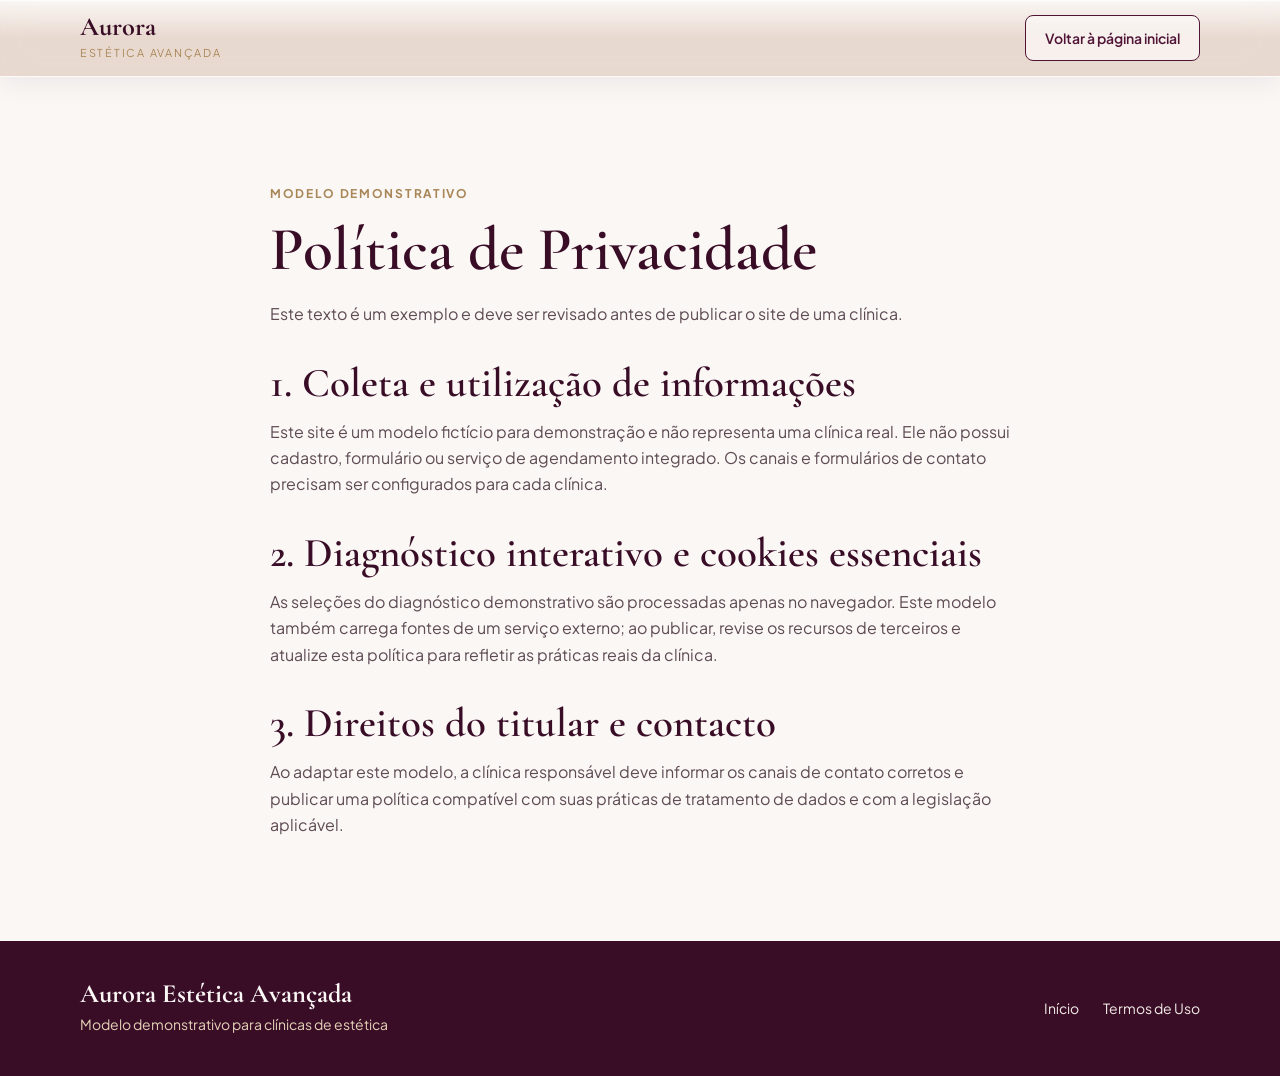
==== politica-privacidade.html @ 6d8f83e9 "Publish aesthetic clinic website demo Co-authored-by: Copilot <223556219+Copilot@users.noreply.githu" ====
<!DOCTYPE html>
<html lang="pt-BR">
<head>
  <meta charset="UTF-8" />
  <meta name="viewport" content="width=device-width, initial-scale=1.0" />
  <meta name="theme-color" content="#3A0D27" />
  <title>Política de Privacidade | Aurora Estética</title>
  <link rel="icon" type="image/svg+xml" href="assets/icons/favicon.svg" />
  <link rel="preconnect" href="https://fonts.googleapis.com" />
  <link rel="preconnect" href="https://fonts.gstatic.com" crossorigin />
  <link href="https://fonts.googleapis.com/css2?family=Cormorant+Garamond:wght@600;700&family=Plus+Jakarta+Sans:wght@400;500;600;700&display=swap" rel="stylesheet" />
  <link rel="stylesheet" href="css/tokens.css" />
  <link rel="stylesheet" href="css/base.css" />
  <link rel="stylesheet" href="css/sections.css" />
  <link rel="stylesheet" href="css/components.css" />
</head>
<body>
  <header class="site-header">
    <div class="container header-inner">
      <a href="index.html" class="brand">
        <span class="brand-name">Aurora</span>
        <span class="brand-sub">Estética Avançada</span>
      </a>
      <a href="index.html" class="btn btn-outline">Voltar à página inicial</a>
    </div>
  </header>

  <main class="section">
    <div class="container" style="max-width: 820px;">
      <span class="eyebrow">Modelo demonstrativo</span>
      <h1>Política de Privacidade</h1>
      <p style="margin-top: 1rem;">Este texto é um exemplo e deve ser revisado antes de publicar o site de uma clínica.</p>

      <h2 style="margin-top: 2rem;">1. Coleta e utilização de informações</h2>
      <p style="margin-top: 0.75rem;">
        Este site é um modelo fictício para demonstração e não representa uma clínica real. Ele não possui cadastro, formulário ou serviço de agendamento integrado. Os canais e formulários de contato precisam ser configurados para cada clínica.
      </p>

      <h2 style="margin-top: 2rem;">2. Diagnóstico interativo e cookies essenciais</h2>
      <p style="margin-top: 0.75rem;">
        As seleções do diagnóstico demonstrativo são processadas apenas no navegador. Este modelo também carrega fontes de um serviço externo; ao publicar, revise os recursos de terceiros e atualize esta política para refletir as práticas reais da clínica.
      </p>

      <h2 style="margin-top: 2rem;">3. Direitos do titular e contacto</h2>
      <p style="margin-top: 0.75rem;">
        Ao adaptar este modelo, a clínica responsável deve informar os canais de contato corretos e publicar uma política compatível com suas práticas de tratamento de dados e com a legislação aplicável.
      </p>
    </div>
  </main>

  <footer class="site-footer">
    <div class="container footer-inner">
      <div>
        <strong class="brand-name">Aurora Estética Avançada</strong>
        <p>Modelo demonstrativo para clínicas de estética</p>
      </div>
      <div class="footer-links">
        <a href="index.html">Início</a>
        <a href="termos-uso.html">Termos de Uso</a>
      </div>
    </div>
  </footer>
</body>
</html>
---- css/tokens.css ----
:root {
  /* Paleta visual do modelo demonstrativo */
  --color-bordo-900: #3A0D27;
  --color-bordo-800: #4F1436;
  --color-bordo-700: #681D48;
  --color-bordo-100: #F4E8EE;

  --color-gold-600: #A98657;
  --color-gold-500: #C8A97E;
  --color-gold-300: #E5D3B8;

  --color-cream-50: #FAF7F5;
  --color-cream-100: #F2ECE7;
  --color-nude-200: #EADCD5;
  --color-surface: #FFFFFF;

  --color-text-primary: #24161D;
  --color-text-secondary: #5E4B54;
  --color-text-light: #FAF7F5;

  /* Tipografia */
  --font-display: 'Cormorant Garamond', Georgia, serif;
  --font-sans: 'Plus Jakarta Sans', -apple-system, BlinkMacSystemFont, sans-serif;

  /* Escala Fluida */
  --text-xs: 0.75rem;
  --text-sm: 0.875rem;
  --text-base: 1rem;
  --text-lg: 1.125rem;
  --text-xl: clamp(1.35rem, 2vw, 1.75rem);
  --text-2xl: clamp(1.85rem, 3.2vw, 2.75rem);
  --text-hero: clamp(2.4rem, 4.8vw, 4.1rem);

  /* Espaçamento e Bordas */
  --container-max: 1200px;
  --radius-sm: 8px;
  --radius-md: 16px;
  --radius-lg: 24px;
  --radius-pill: 999px;

  /* Sombras */
  --shadow-soft: 0 12px 32px -8px rgba(58, 13, 39, 0.08);
  --shadow-card: 0 18px 40px -12px rgba(58, 13, 39, 0.14);
  --transition: 0.28s cubic-bezier(0.22, 1, 0.36, 1);
}
---- css/base.css ----
*,
*::before,
*::after {
  box-sizing: border-box;
  margin: 0;
  padding: 0;
}

html {
  scroll-behavior: smooth;
  font-size: 16px;
}

body {
  font-family: var(--font-sans);
  font-size: var(--text-base);
  line-height: 1.65;
  color: var(--color-text-primary);
  background-color: var(--color-cream-50);
  -webkit-font-smoothing: antialiased;
  overflow-x: hidden;
}

img {
  display: block;
  max-width: 100%;
  height: auto;
}

a {
  color: inherit;
  text-decoration: none;
}

button {
  font-family: inherit;
  cursor: pointer;
  border: none;
  background: none;
}

:focus-visible {
  outline: 2px solid var(--color-gold-500);
  outline-offset: 3px;
}

.container {
  width: 100%;
  max-width: var(--container-max);
  margin-inline: auto;
  padding-inline: clamp(1.25rem, 4vw, 2.5rem);
}

.section {
  padding-block: clamp(4.5rem, 8vw, 7rem);
}

.section-alt {
  background-color: var(--color-cream-100);
}

.section-header {
  max-width: 680px;
  margin-inline: auto;
  text-align: center;
  margin-bottom: clamp(2.5rem, 4vw, 3.5rem);
}

.eyebrow {
  display: inline-block;
  font-size: var(--text-xs);
  font-weight: 700;
  letter-spacing: 0.14em;
  text-transform: uppercase;
  color: var(--color-gold-600);
  margin-bottom: 0.65rem;
}

h1,
h2,
h3 {
  font-family: var(--font-display);
  font-weight: 600;
  line-height: 1.15;
  color: var(--color-bordo-900);
}

h1 {
  font-size: var(--text-hero);
}

h2 {
  font-size: var(--text-2xl);
  margin-bottom: 0.75rem;
}

h3 {
  font-size: var(--text-xl);
}

p {
  color: var(--color-text-secondary);
}
---- css/sections.css ----
/* HEADER */
.site-header {
  position: sticky;
  top: 0;
  z-index: 100;
  background: linear-gradient(
    180deg,
    rgba(250, 247, 245, 0.185) 0%,
    #a5714f38 50%
  );
  backdrop-filter: blur(16px) saturate(160%);
  -webkit-backdrop-filter: blur(16px) saturate(160%);
  border-bottom: 1px solid rgba(255, 255, 255, 0.55);
  box-shadow:
    inset 0 1px 0 rgba(255, 255, 255, 0.72),
    0 8px 24px rgba(58, 13, 39, 0.06);
}

.header-inner {
  display: flex;
  align-items: center;
  justify-content: space-between;
  gap: 1.5rem;
  min-height: 76px;
}

.brand {
  display: flex;
  flex-direction: column;
}

.brand-name {
  font-family: var(--font-display);
  font-size: 1.65rem;
  font-weight: 700;
  line-height: 1;
  color: var(--color-bordo-900);
}

.brand-sub {
  font-size: 0.68rem;
  letter-spacing: 0.16em;
  text-transform: uppercase;
  color: var(--color-gold-600);
  margin-top: 0.2rem;
}

.main-nav {
  display: flex;
  align-items: center;
  gap: 1.75rem;
  font-size: var(--text-sm);
  font-weight: 500;
  color: var(--color-text-secondary);
}

.main-nav a:hover {
  color: var(--color-bordo-800);
}

/* HERO */
.hero {
  position: relative;
  isolation: isolate;
  display: flex;
  align-items: center;
  min-height: clamp(620px, 78vh, 850px);
  overflow: hidden;
  padding-block: clamp(3rem, 6vw, 5rem);
  background-color: var(--color-cream-100);
}

.hero-background {
  position: absolute;
  z-index: 0;
  inset: 0;
  width: 100%;
  height: 100%;
  object-fit: cover;
  object-position: center;
}

.hero::before {
  position: absolute;
  z-index: 1;
  inset: 0;
  content: "";
  background: linear-gradient(
    90deg,
    rgba(250, 247, 245, 0.96) 0%,
    rgba(250, 247, 245, 0.88) 38%,
    rgba(250, 247, 245, 0.24) 72%,
    rgba(250, 247, 245, 0.08) 100%
  );
}

.hero-grid {
  position: relative;
  z-index: 2;
  display: grid;
  grid-template-columns: minmax(0, 1fr);
  align-items: center;
}

.hero-content {
  max-width: 680px;
}

.hero-content h1 em {
  font-style: italic;
  color: var(--color-bordo-700);
}

.hero-lead {
  margin-top: 1.25rem;
  font-size: var(--text-lg);
  max-width: 540px;
}

.hero-actions {
  display: flex;
  flex-wrap: wrap;
  gap: 1rem;
  margin-top: 2rem;
}

/* FAIXA DE ESPECIALIDADES */
.highlights-strip {
  background-color: var(--color-bordo-900);
  color: var(--color-cream-50);
  padding-block: 1rem;
  border-top: 1px solid rgba(200, 169, 126, 0.35);
  border-bottom: 1px solid rgba(200, 169, 126, 0.35);
}

.strip-list {
  display: flex;
  flex-wrap: wrap;
  justify-content: center;
  gap: 0.65rem 1.75rem;
  font-size: var(--text-xs);
  letter-spacing: 0.12em;
  text-transform: uppercase;
  color: var(--color-gold-300);
}

/* PROTOCOLOS */
.protocols-grid {
  display: grid;
  grid-template-columns: repeat(auto-fit, minmax(270px, 1fr));
  gap: 1.5rem;
}

/* APRESENTAÇÃO DA PROFISSIONAL */
.doctor-grid {
  display: grid;
  grid-template-columns: 0.85fr 1.15fr;
  align-items: center;
  gap: clamp(2.5rem, 5vw, 4.5rem);
}

.demo-badge {
  display: inline-flex;
  margin-bottom: 0.75rem;
  padding: 0.4rem 0.8rem;
  border: 1px solid var(--color-gold-500);
  border-radius: var(--radius-pill);
  color: var(--color-bordo-800);
  background: rgba(250, 247, 245, 0.88);
  font-size: var(--text-xs);
  font-weight: 700;
  letter-spacing: 0.04em;
}

.doctor-card-visual {
  border-radius: var(--radius-lg);
  overflow: hidden;
  aspect-ratio: 3 / 4;
  max-width: 410px;
  box-shadow: var(--shadow-soft);
  border: 1px solid var(--color-nude-200);
}

.doctor-card-visual img {
  width: 100%;
  height: 100%;
  object-fit: cover;
  object-position: 65% center;
}

.doctor-copy p {
  margin-bottom: 1.25rem;
}

.check-list {
  list-style: none;
  display: grid;
  gap: 0.65rem;
  margin-bottom: 2rem;
  color: var(--color-text-primary);
  font-size: var(--text-sm);
}

.check-list li::before {
  content: '✦';
  color: var(--color-gold-600);
  margin-right: 0.6rem;
}

/* DIAGNÓSTICO E FAQ */
.quiz-box {
  max-width: 820px;
  margin-inline: auto;
  background-color: var(--color-surface);
  border: 1px solid var(--color-nude-200);
  border-radius: var(--radius-lg);
  padding: clamp(2rem, 4vw, 3rem);
  box-shadow: var(--shadow-soft);
  text-align: center;
}

.faq-wrap {
  max-width: 780px;
}

/* FOOTER */
.site-footer {
  background-color: var(--color-bordo-900);
  color: var(--color-cream-100);
  padding-block: 2.5rem;
}

.footer-inner {
  display: flex;
  flex-wrap: wrap;
  align-items: center;
  justify-content: space-between;
  gap: 1.5rem;
}

.site-footer .brand-name {
  color: var(--color-cream-50);
}

.site-footer p {
  color: var(--color-gold-300);
  font-size: var(--text-sm);
  margin-top: 0.25rem;
}

.footer-contact {
  display: grid;
  gap: 0.3rem;
  max-width: 22rem;
  font-size: var(--text-sm);
}

.footer-contact strong {
  color: var(--color-cream-50);
}

.footer-contact address {
  font-style: normal;
  line-height: 1.55;
}

.footer-contact a {
  color: inherit;
}

.footer-contact a:hover {
  color: var(--color-gold-300);
}

.footer-contact p {
  margin: 0;
}

.footer-links {
  display: flex;
  flex-wrap: wrap;
  gap: 1.5rem;
  font-size: var(--text-sm);
  color: var(--color-cream-100);
}

.footer-links a:hover {
  color: var(--color-gold-300);
}

/* RESPONSIVIDADE */
@media (max-width: 900px) {
  .main-nav {
    display: none;
  }

  .hero-grid,
  .doctor-grid {
    grid-template-columns: 1fr;
  }

  .doctor-card-visual {
    margin-inline: auto;
  }
}

@media (max-width: 600px) {
  .hero-background {
    object-position: 68% center;
  }

  .hero::before {
    background: linear-gradient(
      90deg,
      rgba(250, 247, 245, 0.97) 0%,
      rgba(250, 247, 245, 0.9) 58%,
      rgba(250, 247, 245, 0.68) 100%
    );
  }
}
---- css/components.css ----
/* BOTÕES DE AÇÃO */
.btn {
  display: inline-flex;
  align-items: center;
  justify-content: center;
  min-height: 46px;
  padding: 0.72rem 1.2rem;
  border: 1px solid transparent;
  border-radius: var(--radius-sm);
  font-size: var(--text-sm);
  font-weight: 600;
  line-height: 1.3;
  text-align: center;
  transition:
    background-color var(--transition),
    border-color var(--transition),
    color var(--transition),
    transform var(--transition);
}

.btn-primary {
  background-color: var(--color-bordo-900);
  border-color: var(--color-bordo-900);
  color: var(--color-cream-50);
}

.btn-primary:hover {
  background-color: var(--color-bordo-700);
  border-color: var(--color-bordo-700);
}

.btn-outline {
  background-color: rgba(250, 247, 245, 0.78);
  border-color: var(--color-bordo-800);
  color: var(--color-bordo-800);
}

.btn-outline:hover {
  background-color: var(--color-bordo-800);
  color: var(--color-cream-50);
}

.btn-gold {
  background-color: var(--color-gold-500);
  border-color: var(--color-gold-500);
  color: var(--color-bordo-900);
}

.btn-gold:hover {
  background-color: var(--color-gold-300);
  border-color: var(--color-gold-300);
}

/* CARTÕES DE PROTOCOLOS */
.protocol-card {
  position: relative;
  overflow: hidden;
  display: flex;
  flex-direction: column;
  justify-content: space-between;
  background-color: var(--color-surface);
  border: 1px solid var(--color-nude-200);
  border-radius: var(--radius-md);
  padding: 1.65rem;
  box-shadow: var(--shadow-soft);
  transform-style: preserve-3d;
  transition:
    transform 0.45s cubic-bezier(0.2, 0.75, 0.25, 1),
    border-color var(--transition),
    box-shadow var(--transition);
}

/* Conteúdo acima da imagem e do overlay */
.protocol-card__content {
  position: relative;
  z-index: 2;
  display: flex;
  flex-direction: column;
  height: 100%;
  transform-style: preserve-3d;
}

/* Imagem de fundo do card */
.protocol-card__bg {
  position: absolute;
  inset: 0;
  width: 100%;
  height: 100%;
  object-fit: cover;
  object-position: center 35%;
  z-index: 0;
  transition:
    transform 0.55s cubic-bezier(0.2, 0.75, 0.25, 1),
    filter 0.4s ease;
}

/* Camada sobreposta para legibilidade perfeita do texto */
.protocol-card__overlay {
  position: absolute;
  inset: 0;
  z-index: 1;
  background: linear-gradient(
    180deg,
    rgba(250, 247, 245, 0.78) 0%,
    rgba(250, 247, 245, 0.90) 55%,
    rgba(250, 247, 245, 0.96) 100%
  );
  backdrop-filter: blur(1.5px);
  transition: opacity 0.35s ease;
}

.protocol-card__content > :not(.btn-card):not(h3) {
  transform: translateZ(20px);
  transition:
    opacity 0.3s ease,
    filter 0.4s ease,
    transform 0.4s ease;
}

.protocol-card--has-media .protocol-badge {
  background-color: var(--color-surface);
  border: 1px solid var(--color-nude-200);
}

.protocol-card--has-media .btn-card {
  background-color: var(--color-surface);
  border: 1px solid var(--color-nude-200);
}

.protocol-card--has-media .btn-card:hover {
  background-color: var(--color-bordo-800);
  border-color: var(--color-bordo-800);
  color: var(--color-cream-50);
}

.protocol-card__content h3 {
  margin: 0;
  transition: color 0.3s ease, text-shadow 0.3s ease;
}

.protocol-badge {
  align-self: flex-start;
  font-size: 0.7rem;
  font-weight: 700;
  letter-spacing: 0.1em;
  text-transform: uppercase;
  color: var(--color-bordo-800);
  background-color: var(--color-bordo-100);
  padding: 0.3rem 0.75rem;
  border-radius: var(--radius-pill);
  margin-bottom: 1rem;
}

.protocol-card p {
  font-size: var(--text-sm);
  margin-top: 0.65rem;
}

.protocol-meta {
  margin-top: auto;
  padding-top: 0.9rem;
  border-top: 1px solid rgba(94, 75, 84, 0.18);
  font-size: var(--text-xs);
  font-weight: 600;
  color: var(--color-gold-600);
}

.btn-card {
  position: relative;
  z-index: 3;
  margin-top: 1.25rem;
  display: inline-flex;
  align-items: center;
  justify-content: center;
  padding: 0.72rem 1.2rem;
  border-radius: var(--radius-sm);
  background-color: var(--color-cream-100);
  color: var(--color-bordo-900);
  font-size: var(--text-sm);
  font-weight: 600;
  transform: translateZ(36px);
  transition: var(--transition);
}

.btn-card:hover {
  background-color: var(--color-bordo-800);
  color: var(--color-cream-50);
}

.scroll-reveal {
  opacity: 0;
  transform: translate3d(0, 28px, 0);
  filter: blur(4px);
  transition:
    opacity 0.65s ease,
    transform 0.65s cubic-bezier(0.2, 0.75, 0.25, 1),
    filter 0.65s ease;
}

.scroll-reveal.is-visible {
  opacity: 1;
  transform: translate3d(0, 0, 0);
  filter: blur(0);
  transition-delay: var(--reveal-delay, 0ms);
}

.whatsapp-float {
  position: fixed;
  right: 20px;
  bottom: calc(20px + env(safe-area-inset-bottom, 0px));
  z-index: 999;
  display: grid;
  width: 60px;
  height: 60px;
  place-items: center;
  border: 1px solid rgba(255, 255, 255, 0.72);
  border-radius: 50%;
  color: #fff;
  background: linear-gradient(145deg, #39e984 0%, #25d366 52%, #0f9b51 100%);
  box-shadow:
    0 12px 26px rgba(18, 140, 80, 0.35),
    inset 0 2px 3px rgba(255, 255, 255, 0.58),
    inset 0 -4px 7px rgba(0, 0, 0, 0.2);
  transition: transform 0.25s ease, box-shadow 0.25s ease;
}

.whatsapp-float::before {
  position: absolute;
  inset: 4px;
  border: 1px solid rgba(255, 255, 255, 0.28);
  border-radius: inherit;
  content: "";
  pointer-events: none;
}

.whatsapp-float svg {
  width: 34px;
  height: 34px;
  filter: drop-shadow(0 1px 1px rgba(0, 0, 0, 0.18));
}

.whatsapp-float:hover {
  transform: translateY(-4px) scale(1.05);
  box-shadow:
    0 16px 30px rgba(18, 140, 80, 0.42),
    inset 0 2px 3px rgba(255, 255, 255, 0.62),
    inset 0 -4px 7px rgba(0, 0, 0, 0.2);
}

.whatsapp-float:active {
  transform: translateY(-1px) scale(0.96);
}

.whatsapp-float:focus-visible {
  outline: 3px solid var(--color-gold-500);
  outline-offset: 4px;
}

@media (prefers-reduced-motion: reduce) {
  .whatsapp-float,
  .scroll-reveal,
  .scroll-reveal.is-visible {
    transition: none;
  }

  .scroll-reveal,
  .scroll-reveal.is-visible {
    opacity: 1;
    transform: none;
    filter: none;
  }
}

@media (hover: hover) {
  .protocol-card:hover,
  .protocol-card:active {
    z-index: 5;
    transform: perspective(900px) rotateX(4deg) rotateY(-4deg) translateY(-5px) scale(1.15);
    border-color: var(--color-gold-500);
    box-shadow: var(--shadow-card);
  }

  .protocol-card:hover .protocol-card__bg,
  .protocol-card:active .protocol-card__bg {
    transform: translateZ(16px) scale(1.08);
    filter: blur(2px) brightness(0.82);
  }

  .protocol-card:hover .protocol-card__overlay,
  .protocol-card:active .protocol-card__overlay {
    background: rgba(58, 13, 39, 0.24);
  }

  .protocol-card:hover .protocol-card__content h3,
  .protocol-card:active .protocol-card__content h3 {
    color: var(--color-text-light);
    text-align: center;
    text-shadow: 0 2px 10px rgba(58, 13, 39, 0.55);
  }

  .protocol-card:hover .protocol-card__content > :not(.btn-card):not(h3),
  .protocol-card:active .protocol-card__content > :not(.btn-card):not(h3) {
    opacity: 0;
    filter: blur(8px);
    transform: translate3d(0, -10px, 20px) scale(0.97);
    pointer-events: none;
  }
}

@media (hover: none), (max-width: 600px) {
  .protocol-card:active,
  .protocol-card.is-centered {
    z-index: 5;
    transform: perspective(900px) rotateX(4deg) rotateY(-4deg) translateY(-5px) scale(1.15);
    border-color: var(--color-gold-500);
    box-shadow: var(--shadow-card);
  }

  .protocol-card:active .protocol-card__bg,
  .protocol-card.is-centered .protocol-card__bg {
    transform: translateZ(16px) scale(1.08);
    filter: blur(2px) brightness(0.82);
  }

  .protocol-card:active .protocol-card__overlay,
  .protocol-card.is-centered .protocol-card__overlay {
    background: rgba(58, 13, 39, 0.24);
  }

  .protocol-card:active .protocol-card__content h3,
  .protocol-card.is-centered .protocol-card__content h3 {
    color: var(--color-text-light);
    text-align: center;
    text-shadow: 0 2px 10px rgba(58, 13, 39, 0.55);
  }

  .protocol-card:active .protocol-card__content > :not(.btn-card):not(h3),
  .protocol-card.is-centered .protocol-card__content > :not(.btn-card):not(h3) {
    opacity: 0;
    filter: blur(8px);
    transform: translate3d(0, -10px, 20px) scale(0.97);
    pointer-events: none;
  }
}
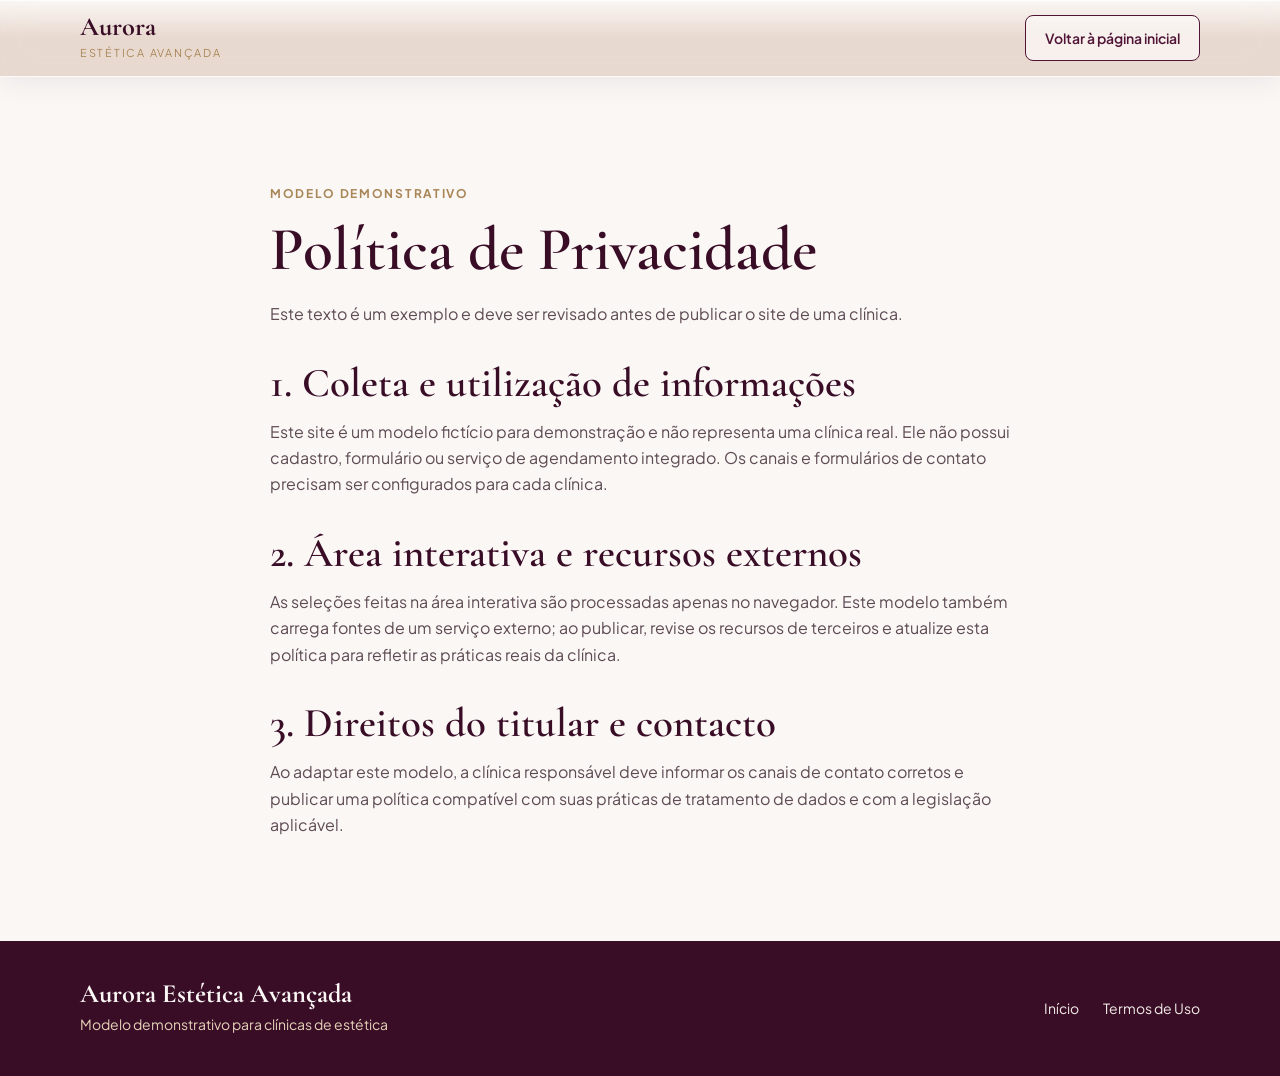
==== commit 459d907c: "Align demo with facial aesthetics services Co-authored-by: Copilot <223556219+Copilot@users.noreply." ====
--- a/politica-privacidade.html
+++ b/politica-privacidade.html
@@ -36,9 +36,9 @@
         Este site é um modelo fictício para demonstração e não representa uma clínica real. Ele não possui cadastro, formulário ou serviço de agendamento integrado. Os canais e formulários de contato precisam ser configurados para cada clínica.
       </p>
 
-      <h2 style="margin-top: 2rem;">2. Diagnóstico interativo e cookies essenciais</h2>
+      <h2 style="margin-top: 2rem;">2. Área interativa e recursos externos</h2>
       <p style="margin-top: 0.75rem;">
-        As seleções do diagnóstico demonstrativo são processadas apenas no navegador. Este modelo também carrega fontes de um serviço externo; ao publicar, revise os recursos de terceiros e atualize esta política para refletir as práticas reais da clínica.
+        As seleções feitas na área interativa são processadas apenas no navegador. Este modelo também carrega fontes de um serviço externo; ao publicar, revise os recursos de terceiros e atualize esta política para refletir as práticas reais da clínica.
       </p>
 
       <h2 style="margin-top: 2rem;">3. Direitos do titular e contacto</h2>
